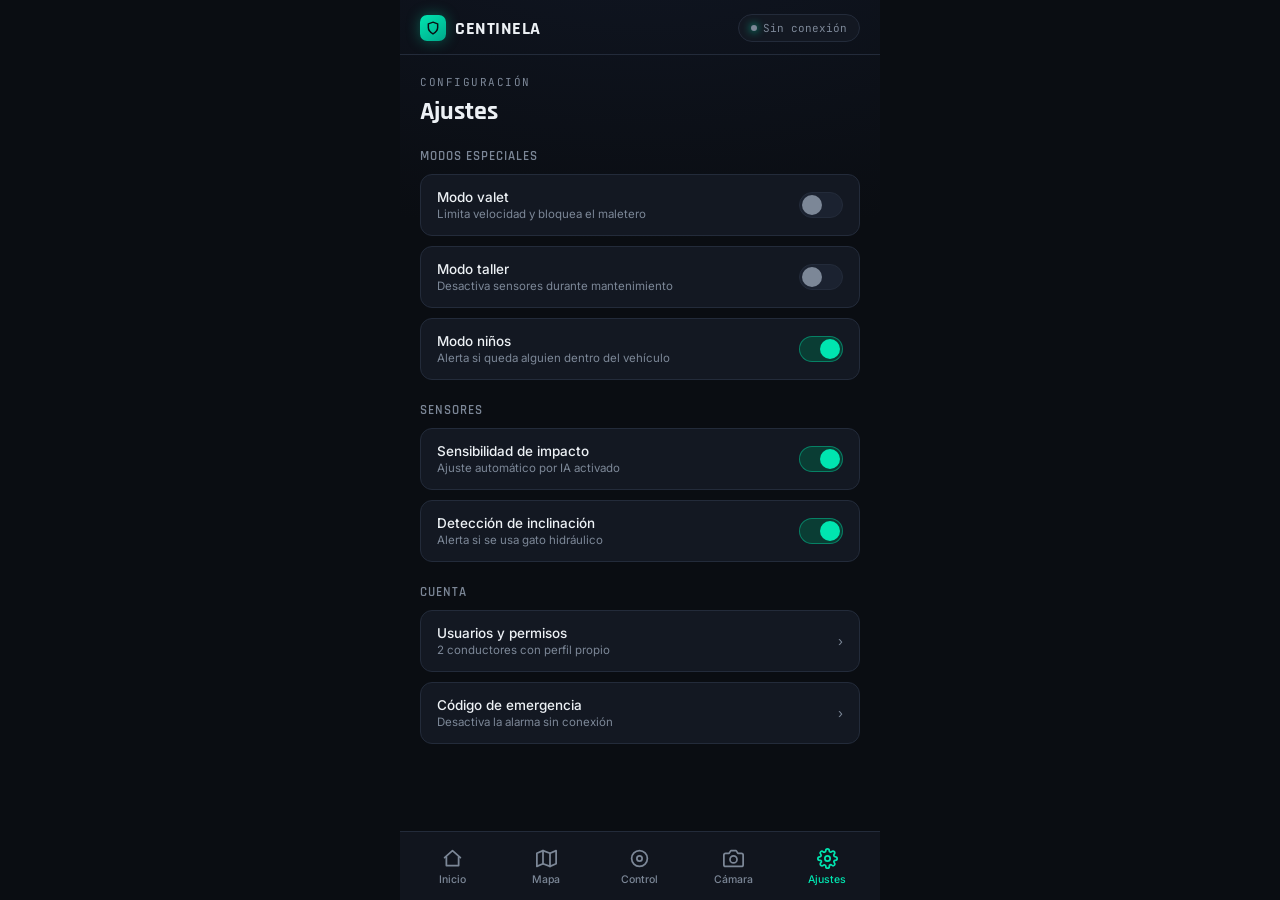
==== ajustes.html @ dea92e27 "Rename Ajustes.html to ajustes.html" ====
<!DOCTYPE html>
<html lang="es">
<head>
<meta charset="UTF-8">
<meta name="viewport" content="width=device-width, initial-scale=1, maximum-scale=1, user-scalable=no, viewport-fit=cover">
<meta name="theme-color" content="#0A0D12">
<title>Centinela — Ajustes</title>
<link rel="manifest" href="manifest.json">
<link rel="preconnect" href="https://fonts.googleapis.com">
<link href="https://fonts.googleapis.com/css2?family=Rajdhani:wght@500;600;700&family=Inter:wght@400;500;600&family=JetBrains+Mono:wght@400;500;600&display=swap" rel="stylesheet">
<style>
:root{
  --bg:#0A0D12;
  --surface:#131822;
  --surface-2:#1B2230;
  --border:#232B3A;
  --text:#EDF1F5;
  --text-dim:#7C8797;
  --accent:#00E5B0;
  --accent-dim:#0A3D34;
  --danger:#FF4757;
  --danger-dim:#3D1219;
  --warn:#FFB020;
  --warn-dim:#3D2E0A;
  --radius:16px;
  --safe-top: env(safe-area-inset-top, 0px);
  --safe-bottom: env(safe-area-inset-bottom, 0px);
}
*{box-sizing:border-box; margin:0; padding:0; -webkit-tap-highlight-color:transparent;}
html,body{height:100%;}
body{
  background:var(--bg);
  color:var(--text);
  font-family:'Inter',sans-serif;
  overflow:hidden;
  -webkit-font-smoothing:antialiased;
}
@media (prefers-reduced-motion: reduce){
  *{animation-duration:0.001ms !important; animation-iteration-count:1 !important; transition-duration:0.001ms !important;}
}
.app{
  max-width:480px;
  margin:0 auto;
  height:100dvh;
  display:flex;
  flex-direction:column;
  position:relative;
  background:
    radial-gradient(1200px 600px at 50% -10%, #101623 0%, var(--bg) 55%);
}

/* ---------- Status bar ---------- */
.statusbar{
  padding:calc(14px + var(--safe-top)) 20px 12px;
  display:flex;
  align-items:center;
  justify-content:space-between;
  border-bottom:1px solid var(--border);
  flex-shrink:0;
}
.brand{display:flex; align-items:center; gap:9px;}
.brand-mark{
  width:26px; height:26px; border-radius:7px;
  background:linear-gradient(145deg, var(--accent), #00A88A);
  display:flex; align-items:center; justify-content:center;
  box-shadow:0 0 14px rgba(0,229,176,.35);
}
.brand-mark svg{width:14px; height:14px;}
.brand-name{font-family:'Rajdhani',sans-serif; font-weight:700; font-size:18px; letter-spacing:.5px;}
.status-pill{
  display:flex; align-items:center; gap:6px;
  padding:6px 12px;
  border-radius:999px;
  background:var(--surface);
  border:1px solid var(--border);
  font-family:'JetBrains Mono',monospace;
  font-size:11px;
  color:var(--text-dim);
}
.status-pill .dot{width:6px; height:6px; border-radius:50%; background:var(--accent); box-shadow:0 0 8px var(--accent);}

/* ---------- Screen content ---------- */
.screens{flex:1; overflow-y:auto; overflow-x:hidden; -webkit-overflow-scrolling:touch;}
.screen{padding:20px 20px calc(24px + var(--safe-bottom)); animation:fadein .25s ease;}
@keyframes fadein{from{opacity:0; transform:translateY(6px);} to{opacity:1; transform:translateY(0);}}

.eyebrow{
  font-family:'JetBrains Mono',monospace;
  font-size:11px;
  letter-spacing:1.5px;
  color:var(--text-dim);
  text-transform:uppercase;
  margin-bottom:6px;
}
h1.screen-title{font-family:'Rajdhani',sans-serif; font-weight:700; font-size:26px; margin-bottom:20px;}

/* ---------- Signature: Shield radar toggle ---------- */
.shield-wrap{
  position:relative;
  width:220px; height:220px;
  margin:6px auto 22px;
  display:flex; align-items:center; justify-content:center;
}
.ring{
  position:absolute; border-radius:50%;
  border:1px solid var(--border);
}
.ring.r1{width:100%; height:100%;}
.ring.r2{width:78%; height:78%;}
.ring.r3{width:56%; height:56%;}
.app[data-armed="true"] .ring{border-color:rgba(0,229,176,.25);}
.app[data-armed="true"] .ring.sweep{
  border-top-color:var(--accent);
  animation:spin 3.2s linear infinite;
}
.app[data-armed="false"] .ring.sweep{display:none;}
@keyframes spin{to{transform:rotate(360deg);}}

.shield-btn{
  position:relative; z-index:2;
  width:126px; height:126px;
  border-radius:50%;
  border:none;
  display:flex; flex-direction:column; align-items:center; justify-content:center;
  gap:4px;
  cursor:pointer;
  background:radial-gradient(circle at 35% 30%, var(--surface-2), var(--surface) 70%);
  box-shadow:inset 0 0 0 1px var(--border), 0 12px 30px rgba(0,0,0,.4);
  transition:box-shadow .3s ease, background .3s ease;
}
.app[data-armed="true"] .shield-btn{
  box-shadow:inset 0 0 0 1px rgba(0,229,176,.5), 0 0 40px rgba(0,229,176,.28), 0 12px 30px rgba(0,0,0,.4);
}
.shield-btn svg{width:36px; height:36px; stroke:var(--text-dim); transition:stroke .3s ease;}
.app[data-armed="true"] .shield-btn svg{stroke:var(--accent);}
.shield-label{font-family:'Rajdhani',sans-serif; font-weight:700; font-size:15px; letter-spacing:1px; color:var(--text-dim);}
.app[data-armed="true"] .shield-label{color:var(--accent);}
.shield-sub{
  text-align:center; font-size:13px; color:var(--text-dim); margin-bottom:26px;
}
.shield-sub b{color:var(--text); font-weight:600;}

/* ---------- Stat grid ---------- */
.grid{display:grid; grid-template-columns:1fr 1fr; gap:10px; margin-bottom:22px;}
.stat{
  background:var(--surface);
  border:1px solid var(--border);
  border-radius:var(--radius);
  padding:14px;
}
.stat-label{font-size:11px; color:var(--text-dim); margin-bottom:8px; display:flex; align-items:center; gap:6px;}
.stat-label svg{width:13px; height:13px; stroke:var(--text-dim);}
.stat-value{font-family:'JetBrains Mono',monospace; font-size:20px; font-weight:600;}
.stat-value.ok{color:var(--accent);}
.stat-value.warn{color:var(--warn);}
.stat-unit{font-size:12px; color:var(--text-dim); font-weight:400; margin-left:2px;}

/* ---------- Section header ---------- */
.section-head{display:flex; align-items:center; justify-content:space-between; margin-bottom:12px;}
.section-head h2{font-family:'Rajdhani',sans-serif; font-size:16px; font-weight:600; letter-spacing:.3px;}
.section-head a{font-size:12px; color:var(--accent); text-decoration:none;}

/* ---------- Event feed ---------- */
.event{
  display:flex; gap:12px; align-items:flex-start;
  padding:13px 0;
  border-bottom:1px solid var(--border);
}
.event:last-child{border-bottom:none;}
.event-icon{
  width:34px; height:34px; border-radius:10px; flex-shrink:0;
  display:flex; align-items:center; justify-content:center;
  background:var(--surface-2);
}
.event-icon svg{width:16px; height:16px;}
.event-icon.warn{background:var(--warn-dim);} .event-icon.warn svg{stroke:var(--warn);}
.event-icon.ok{background:var(--accent-dim);} .event-icon.ok svg{stroke:var(--accent);}
.event-icon.danger{background:var(--danger-dim);} .event-icon.danger svg{stroke:var(--danger);}
.event-body{flex:1;}
.event-title{font-size:13.5px; font-weight:500;}
.event-time{font-size:11.5px; color:var(--text-dim); margin-top:2px; font-family:'JetBrains Mono',monospace;}

/* ---------- Map screen ---------- */
.map-card{
  height:280px;
  border-radius:var(--radius);
  border:1px solid var(--border);
  background:
    linear-gradient(var(--surface), var(--surface)) padding-box,
    repeating-linear-gradient(0deg, transparent, transparent 27px, rgba(255,255,255,.03) 28px),
    repeating-linear-gradient(90deg, transparent, transparent 27px, rgba(255,255,255,.03) 28px);
  position:relative;
  overflow:hidden;
  margin-bottom:16px;
}
.map-pin{
  position:absolute; top:48%; left:52%;
  width:16px; height:16px; border-radius:50%;
  background:var(--accent);
  box-shadow:0 0 0 4px rgba(0,229,176,.18), 0 0 16px rgba(0,229,176,.5);
}
.map-pin::after{
  content:''; position:absolute; inset:-14px; border-radius:50%;
  border:1px solid rgba(0,229,176,.35);
  animation:pulse 2.2s ease-out infinite;
}
@keyframes pulse{0%{transform:scale(.4); opacity:.9;} 100%{transform:scale(1.8); opacity:0;}}
.map-geo{
  position:absolute; top:50%; left:50%; transform:translate(-50%,-50%);
  width:150px; height:150px; border-radius:50%;
  border:1.5px dashed rgba(124,135,151,.4);
}
.map-badge{
  position:absolute; bottom:12px; left:12px; right:12px;
  background:rgba(10,13,18,.75);
  backdrop-filter:blur(6px);
  border:1px solid var(--border);
  border-radius:12px;
  padding:10px 12px;
  font-family:'JetBrains Mono',monospace;
  font-size:11.5px;
  color:var(--text-dim);
}
.map-badge b{color:var(--text); font-weight:600;}

.list-row{
  display:flex; align-items:center; justify-content:space-between;
  padding:14px 16px;
  background:var(--surface);
  border:1px solid var(--border);
  border-radius:12px;
  margin-bottom:10px;
}
.list-row-label{font-size:13.5px; font-weight:500;}
.list-row-sub{font-size:11.5px; color:var(--text-dim); margin-top:2px;}

/* ---------- Toggle switch ---------- */
.switch{width:44px; height:26px; border-radius:999px; background:var(--surface-2); border:1px solid var(--border); position:relative; cursor:pointer; flex-shrink:0;}
.switch::after{content:''; position:absolute; top:2px; left:2px; width:20px; height:20px; border-radius:50%; background:var(--text-dim); transition:all .2s ease;}
.switch.on{background:var(--accent-dim); border-color:rgba(0,229,176,.4);}
.switch.on::after{transform:translateX(18px); background:var(--accent);}

/* ---------- Control grid ---------- */
.ctrl-grid{display:grid; grid-template-columns:1fr 1fr; gap:10px; margin-bottom:10px;}
.ctrl-btn{
  background:var(--surface);
  border:1px solid var(--border);
  border-radius:var(--radius);
  padding:16px 14px;
  display:flex; flex-direction:column; align-items:flex-start; gap:10px;
  cursor:pointer;
  color:var(--text);
  font-family:'Inter',sans-serif;
  transition:transform .12s ease, border-color .2s ease;
}
.ctrl-btn:active{transform:scale(.96);}
.ctrl-btn svg{width:20px; height:20px; stroke:var(--accent);}
.ctrl-btn span{font-size:13px; font-weight:500;}
.ctrl-btn.danger svg{stroke:var(--danger);}
.ctrl-btn.danger:active{border-color:var(--danger);}
.ctrl-btn.full{grid-column:1 / -1; flex-direction:row; align-items:center; justify-content:space-between;}

/* ---------- Camera screen ---------- */
.cam-feed{
  height:220px; border-radius:var(--radius); border:1px solid var(--border);
  background:linear-gradient(160deg, #10141c, #080a0e);
  display:flex; align-items:center; justify-content:center; flex-direction:column; gap:10px;
  margin-bottom:16px; position:relative; overflow:hidden;
}
.cam-feed .rec{
  position:absolute; top:12px; left:12px;
  display:flex; align-items:center; gap:6px;
  font-family:'JetBrains Mono',monospace; font-size:11px; color:var(--danger);
}
.cam-feed .rec .dot{width:7px; height:7px; border-radius:50%; background:var(--danger); animation:blink 1.4s infinite;}
@keyframes blink{50%{opacity:.2;}}
.cam-feed p{color:var(--text-dim); font-size:12.5px;}
.cam-feed svg{width:34px; height:34px; stroke:var(--text-dim);}

.gallery{display:grid; grid-template-columns:repeat(3,1fr); gap:8px;}
.gallery-item{
  aspect-ratio:1; border-radius:10px; background:var(--surface-2); border:1px solid var(--border);
  display:flex; align-items:center; justify-content:center;
}
.gallery-item svg{width:18px; height:18px; stroke:var(--text-dim);}

/* ---------- Settings ---------- */
.settings-group{margin-bottom:22px;}
.settings-group h3{font-family:'Rajdhani',sans-serif; font-size:13px; font-weight:600; letter-spacing:1px; text-transform:uppercase; color:var(--text-dim); margin-bottom:10px;}

/* ---------- Bottom nav ---------- */
.tabbar{
  flex-shrink:0;
  display:flex;
  border-top:1px solid var(--border);
  background:rgba(19,24,34,.85);
  backdrop-filter:blur(10px);
  padding:10px 6px calc(8px + var(--safe-bottom));
}
.tab{
  flex:1; display:flex; flex-direction:column; align-items:center; gap:4px;
  background:none; border:none; color:var(--text-dim); cursor:pointer;
  padding:6px 2px;
  text-decoration:none;
}
.tab svg{width:21px; height:21px; stroke:var(--text-dim); transition:stroke .2s ease;}
.tab span{font-size:10.5px; font-weight:500;}
.tab.active svg{stroke:var(--accent);}
.tab.active span{color:var(--accent);}

/* ---------- Toast ---------- */
.toast{
  position:fixed; left:50%; bottom:96px; transform:translateX(-50%) translateY(20px);
  background:var(--surface-2); border:1px solid var(--border);
  padding:11px 18px; border-radius:999px;
  font-size:12.5px; font-weight:500;
  opacity:0; pointer-events:none; transition:all .25s ease;
  max-width:90%; text-align:center;
  z-index:50;
}
.toast.show{opacity:1; transform:translateX(-50%) translateY(0);}

::-webkit-scrollbar{display:none;}

a, button{outline-offset:3px;}
a:focus-visible, button:focus-visible{outline:2px solid var(--accent);}
</style>
</head>
<body>

<div class="app" id="app">

  <div class="statusbar">
    <div class="brand">
      <div class="brand-mark">
        <svg viewBox="0 0 24 24" fill="none" stroke="#0A0D12" stroke-width="2.5"><path d="M12 2l8 3v6c0 5-3.4 8.4-8 11-4.6-2.6-8-6-8-11V5l8-3z"/></svg>
      </div>
      <div class="brand-name">CENTINELA</div>
    </div>
    <div class="status-pill"><span class="dot" id="statusDot"></span><span id="statusPillText">Sin conexión</span></div>
  </div>

  <div class="screens">
    <section class="screen" id="screen-ajustes">
      <div class="eyebrow">Configuración</div>
      <h1 class="screen-title">Ajustes</h1>

      <div class="settings-group">
        <h3>Modos especiales</h3>
        <div class="list-row">
          <div>
            <div class="list-row-label">Modo valet</div>
            <div class="list-row-sub">Limita velocidad y bloquea el maletero</div>
          </div>
          <div class="switch"></div>
        </div>
        <div class="list-row">
          <div>
            <div class="list-row-label">Modo taller</div>
            <div class="list-row-sub">Desactiva sensores durante mantenimiento</div>
          </div>
          <div class="switch"></div>
        </div>
        <div class="list-row">
          <div>
            <div class="list-row-label">Modo niños</div>
            <div class="list-row-sub">Alerta si queda alguien dentro del vehículo</div>
          </div>
          <div class="switch on"></div>
        </div>
      </div>

      <div class="settings-group">
        <h3>Sensores</h3>
        <div class="list-row">
          <div>
            <div class="list-row-label">Sensibilidad de impacto</div>
            <div class="list-row-sub">Ajuste automático por IA activado</div>
          </div>
          <div class="switch on"></div>
        </div>
        <div class="list-row">
          <div>
            <div class="list-row-label">Detección de inclinación</div>
            <div class="list-row-sub">Alerta si se usa gato hidráulico</div>
          </div>
          <div class="switch on"></div>
        </div>
      </div>

      <div class="settings-group">
        <h3>Cuenta</h3>
        <div class="list-row">
          <div>
            <div class="list-row-label">Usuarios y permisos</div>
            <div class="list-row-sub">2 conductores con perfil propio</div>
          </div>
          <span style="color:var(--text-dim); font-size:13px;">›</span>
        </div>
        <div class="list-row">
          <div>
            <div class="list-row-label">Código de emergencia</div>
            <div class="list-row-sub">Desactiva la alarma sin conexión</div>
          </div>
          <span style="color:var(--text-dim); font-size:13px;">›</span>
        </div>
      </div>
    </section>
  </div>

  <nav class="tabbar">
    <a class="tab" href="inicio.html">
      <svg viewBox="0 0 24 24" fill="none" stroke-width="2" stroke-linecap="round" stroke-linejoin="round"><path d="M3 11l9-8 9 8"/><path d="M5 10v10h14V10"/></svg>
      <span>Inicio</span>
    </a>
    <a class="tab" href="mapa.html">
      <svg viewBox="0 0 24 24" fill="none" stroke-width="2" stroke-linecap="round" stroke-linejoin="round"><path d="M1 6l7-3 8 3 7-3v15l-7 3-8-3-7 3z"/><path d="M8 3v15M16 6v15"/></svg>
      <span>Mapa</span>
    </a>
    <a class="tab" href="control.html">
      <svg viewBox="0 0 24 24" fill="none" stroke-width="2" stroke-linecap="round" stroke-linejoin="round"><circle cx="12" cy="12" r="9"/><circle cx="12" cy="12" r="3"/></svg>
      <span>Control</span>
    </a>
    <a class="tab" href="camara.html">
      <svg viewBox="0 0 24 24" fill="none" stroke-width="2" stroke-linecap="round" stroke-linejoin="round"><path d="M23 19a2 2 0 01-2 2H3a2 2 0 01-2-2V8a2 2 0 012-2h4l2-3h6l2 3h4a2 2 0 012 2z"/><circle cx="12" cy="13" r="4"/></svg>
      <span>Cámara</span>
    </a>
    <a class="tab active" href="ajustes.html">
      <svg viewBox="0 0 24 24" fill="none" stroke-width="2" stroke-linecap="round" stroke-linejoin="round"><circle cx="12" cy="12" r="3"/><path d="M19.4 15a1.65 1.65 0 00.33 1.82l.06.06a2 2 0 11-2.83 2.83l-.06-.06a1.65 1.65 0 00-1.82-.33 1.65 1.65 0 00-1 1.51V21a2 2 0 01-4 0v-.09A1.65 1.65 0 009 19.4a1.65 1.65 0 00-1.82.33l-.06.06a2 2 0 11-2.83-2.83l.06-.06A1.65 1.65 0 005 15a1.65 1.65 0 00-1.51-1H3a2 2 0 010-4h.09A1.65 1.65 0 004.6 9a1.65 1.65 0 00-.33-1.82l-.06-.06a2 2 0 112.83-2.83l.06.06A1.65 1.65 0 009 4.6a1.65 1.65 0 001-1.51V3a2 2 0 014 0v.09a1.65 1.65 0 001 1.51 1.65 1.65 0 001.82-.33l.06-.06a2 2 0 112.83 2.83l-.06.06A1.65 1.65 0 0019.4 9a1.65 1.65 0 001.51 1H21a2 2 0 010 4h-.09a1.65 1.65 0 00-1.51 1z"/></svg>
      <span>Ajustes</span>
    </a>
  </nav>

  <div class="toast" id="toast"></div>
</div>

<script>
// ---------- Toggle armar/desarmar (solo existe en inicio.html) ----------
const app = document.getElementById('app');
const shieldBtn = document.getElementById('shieldBtn');

if (shieldBtn) {
  const shieldLabel = document.getElementById('shieldLabel');
  const shieldSubState = document.getElementById('shieldSubState');
  const statusPillText = document.getElementById('statusPillText');

  shieldBtn.addEventListener('click', () => {
    const armed = app.dataset.armed === 'true';
    const next = !armed;
    app.dataset.armed = String(next);
    shieldBtn.setAttribute('aria-pressed', String(next));
    shieldLabel.textContent = next ? 'ARMADO' : 'DESARMADO';
    shieldSubState.textContent = next ? 'activo' : 'en pausa';
    statusPillText.textContent = next ? 'ARMADO' : 'DESARMADO';
    toast(next ? 'Vehículo armado' : 'Vehículo desarmado');
  });
}

// ---------- Switches genéricos (presentes en varias páginas) ----------
document.querySelectorAll('.switch').forEach(sw => {
  sw.addEventListener('click', () => sw.classList.toggle('on'));
});

// ---------- Toast ----------
let toastTimer;
function toast(msg) {
  const el = document.getElementById('toast');
  if (!el) return;
  el.textContent = msg;
  el.classList.add('show');
  clearTimeout(toastTimer);
  toastTimer = setTimeout(() => el.classList.remove('show'), 2200);
}

// ---------- Confirmación de apagado remoto (solo en control.html) ----------
function confirmStop() {
  if (confirm('¿Apagar el motor de forma remota? Esta acción solo se ejecuta si el vehículo está detenido.')) {
    toast('Solicitud de apagado enviada');
  }
}

// ==========================================================================
// Estado de conexión Bluetooth con el vehículo (solo lectura en esta página)
// ==========================================================================
const BLE_SERVICE    = '12345678-1234-5678-1234-56789abcdef0';
const BLE_STATUS_CHAR = '12345678-1234-5678-1234-56789abcdef2';
let bleDevice = null;

function setStatusPill(connected, armed) {
  const dot = document.getElementById('statusDot');
  const text = document.getElementById('statusPillText');
  if (!text) return;
  if (!connected) {
    text.textContent = 'Sin conexión';
    if (dot) dot.style.background = 'var(--text-dim)';
    return;
  }
  text.textContent = armed ? 'ARMADO' : 'DESARMADO';
  if (dot) dot.style.background = 'var(--accent)';
}

async function tryReconnectBLE() {
  if (!navigator.bluetooth || !navigator.bluetooth.getDevices) { setStatusPill(false); return; }
  try {
    const devices = await navigator.bluetooth.getDevices();
    if (!devices.length) { setStatusPill(false); return; }
    bleDevice = devices[0];
    const server = await bleDevice.gatt.connect();
    const service = await server.getPrimaryService(BLE_SERVICE);
    const statusChar = await service.getCharacteristic(BLE_STATUS_CHAR);
    await statusChar.startNotifications();
    statusChar.addEventListener('characteristicvaluechanged', (e) => {
      try {
        const s = JSON.parse(new TextDecoder().decode(e.target.value));
        setStatusPill(true, s.armed);
      } catch (err) {}
    });
    bleDevice.addEventListener('gattserverdisconnected', () => setStatusPill(false));
    setStatusPill(true, true);
  } catch (err) {
    setStatusPill(false);
  }
}
window.addEventListener('load', tryReconnectBLE);

// ---------- Registro del Service Worker ----------
if ('serviceWorker' in navigator) {
  window.addEventListener('load', () => {
    navigator.serviceWorker.register('sw.js').catch(() => {});
  });
}
</script>
</body>
</html>
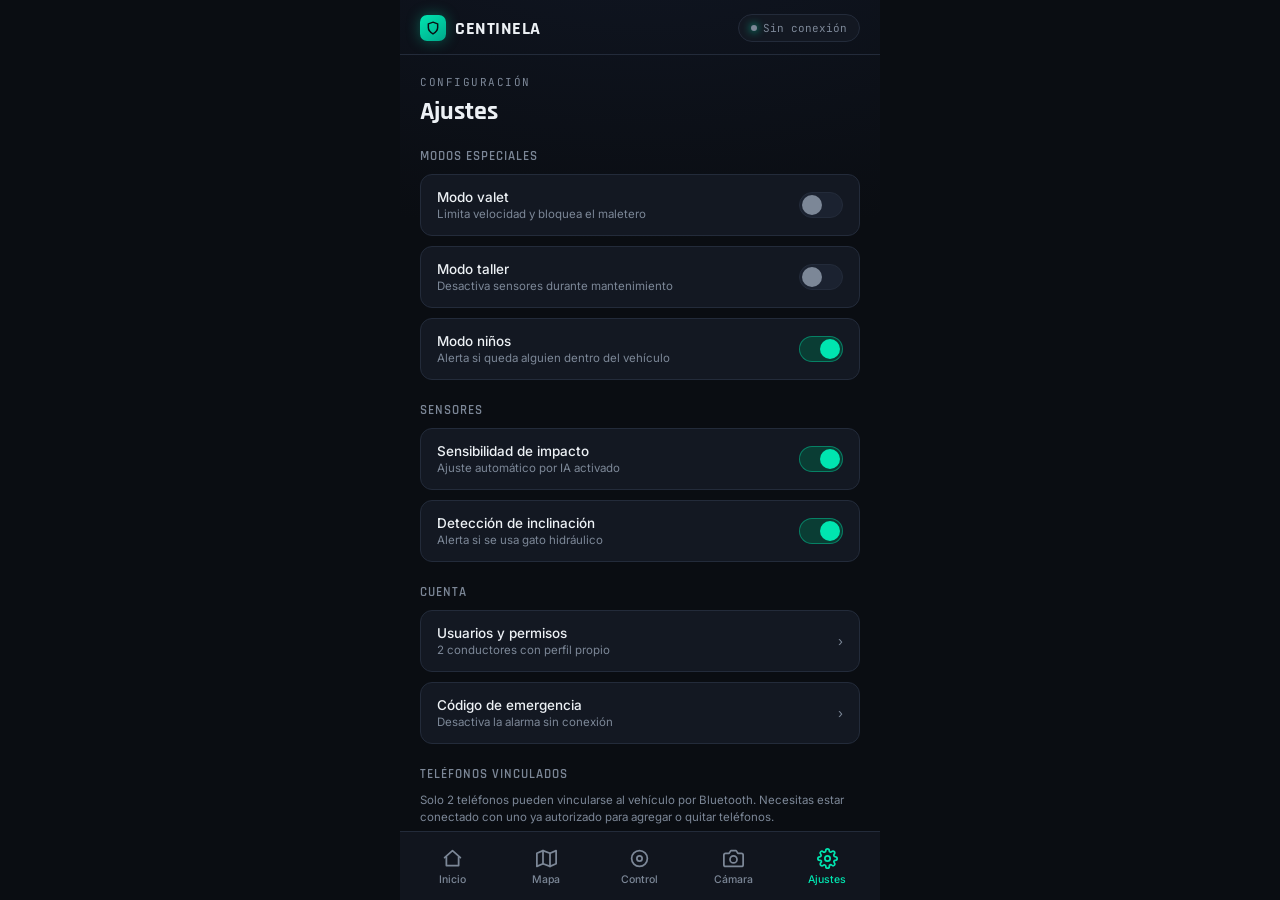
==== commit ea01ab90: "Update ajustes.html" ====
--- a/ajustes.html
+++ b/ajustes.html
@@ -405,6 +405,28 @@
           <span style="color:var(--text-dim); font-size:13px;">›</span>
         </div>
       </div>
+
+      <div class="settings-group">
+        <h3>Teléfonos vinculados</h3>
+        <p style="font-size:11.5px; color:var(--text-dim); margin-bottom:12px; line-height:1.5;">
+          Solo 2 teléfonos pueden vincularse al vehículo por Bluetooth. Necesitas
+          estar conectado con uno ya autorizado para agregar o quitar teléfonos.
+        </p>
+        <div class="list-row" onclick="pairNewPhone()" style="cursor:pointer;">
+          <div>
+            <div class="list-row-label">Vincular un teléfono nuevo</div>
+            <div class="list-row-sub">Abre el segundo espacio por 60 segundos</div>
+          </div>
+          <span style="color:var(--text-dim); font-size:13px;">›</span>
+        </div>
+        <div class="list-row" onclick="forgetPhones()" style="cursor:pointer;">
+          <div>
+            <div class="list-row-label" style="color:var(--danger);">Olvidar todos los teléfonos</div>
+            <div class="list-row-sub">Libera los 2 espacios para volver a vincular</div>
+          </div>
+          <span style="color:var(--text-dim); font-size:13px;">›</span>
+        </div>
+      </div>
     </section>
   </div>
 
@@ -480,11 +502,15 @@
 }
 
 // ==========================================================================
-// Estado de conexión Bluetooth con el vehículo (solo lectura en esta página)
+// Conexión Bluetooth con el vehículo — lectura de estado y envío de comandos
+// de gestión de teléfonos vinculados (PAIR_MODE, FORGET_PHONES)
 // ==========================================================================
-const BLE_SERVICE    = '12345678-1234-5678-1234-56789abcdef0';
-const BLE_STATUS_CHAR = '12345678-1234-5678-1234-56789abcdef2';
+const BLE_SERVICE     = '12345678-1234-5678-1234-56789abcdef0';
+const BLE_CMD_CHAR     = '12345678-1234-5678-1234-56789abcdef1';
+const BLE_STATUS_CHAR  = '12345678-1234-5678-1234-56789abcdef2';
 let bleDevice = null;
+let bleCmdChar = null;
+let bleConnected = false;
 
 function setStatusPill(connected, armed) {
   const dot = document.getElementById('statusDot');
@@ -499,28 +525,86 @@
   if (dot) dot.style.background = 'var(--accent)';
 }
 
+async function gattConnect() {
+  const server = await bleDevice.gatt.connect();
+  const service = await server.getPrimaryService(BLE_SERVICE);
+  bleCmdChar = await service.getCharacteristic(BLE_CMD_CHAR);
+  const statusChar = await service.getCharacteristic(BLE_STATUS_CHAR);
+  await statusChar.startNotifications();
+  statusChar.addEventListener('characteristicvaluechanged', (e) => {
+    try {
+      const s = JSON.parse(new TextDecoder().decode(e.target.value));
+      setStatusPill(true, s.armed);
+    } catch (err) {}
+  });
+  bleDevice.addEventListener('gattserverdisconnected', () => {
+    bleConnected = false;
+    setStatusPill(false);
+  });
+  bleConnected = true;
+  setStatusPill(true, true);
+}
+
 async function tryReconnectBLE() {
   if (!navigator.bluetooth || !navigator.bluetooth.getDevices) { setStatusPill(false); return; }
   try {
     const devices = await navigator.bluetooth.getDevices();
     if (!devices.length) { setStatusPill(false); return; }
     bleDevice = devices[0];
-    const server = await bleDevice.gatt.connect();
-    const service = await server.getPrimaryService(BLE_SERVICE);
-    const statusChar = await service.getCharacteristic(BLE_STATUS_CHAR);
-    await statusChar.startNotifications();
-    statusChar.addEventListener('characteristicvaluechanged', (e) => {
-      try {
-        const s = JSON.parse(new TextDecoder().decode(e.target.value));
-        setStatusPill(true, s.armed);
-      } catch (err) {}
-    });
-    bleDevice.addEventListener('gattserverdisconnected', () => setStatusPill(false));
-    setStatusPill(true, true);
+    await gattConnect();
   } catch (err) {
     setStatusPill(false);
   }
 }
+
+async function connectBLE() {
+  if (!navigator.bluetooth) {
+    toast('Este navegador no soporta Bluetooth (usa Chrome en Android)');
+    return;
+  }
+  try {
+    bleDevice = await navigator.bluetooth.requestDevice({ filters: [{ services: [BLE_SERVICE] }] });
+    await gattConnect();
+    toast('Vinculado con el vehículo');
+  } catch (err) {
+    toast('No se pudo vincular: ' + err.message);
+  }
+}
+
+async function sendCmd(cmd) {
+  if (!bleConnected || !bleCmdChar) {
+    toast('Sin conexión Bluetooth — conéctate primero desde Control');
+    return;
+  }
+  try {
+    await bleCmdChar.writeValue(new TextEncoder().encode(cmd));
+  } catch (err) {
+    toast('Error enviando comando: ' + err.message);
+  }
+}
+
+async function pairNewPhone() {
+  if (!bleConnected) {
+    await connectBLE();
+    if (!bleConnected) return;
+  }
+  if (confirm('¿Abrir 60 segundos para vincular un teléfono nuevo? Durante ese tiempo, cualquier teléfono que se conecte quedará autorizado.')) {
+    sendCmd('PAIR_MODE');
+    toast('Ventana de vinculación abierta — conecta el teléfono nuevo ahora');
+  }
+}
+
+async function forgetPhones() {
+  if (!bleConnected) {
+    await connectBLE();
+    if (!bleConnected) return;
+  }
+  if (confirm('¿Olvidar los 2 teléfonos vinculados? Vas a necesitar volver a vincular este mismo teléfono también.')) {
+    sendCmd('FORGET_PHONES');
+    toast('Teléfonos olvidados — ventana de vinculación abierta 60s');
+  }
+}
+
 window.addEventListener('load', tryReconnectBLE);
 
 // ---------- Registro del Service Worker ----------
